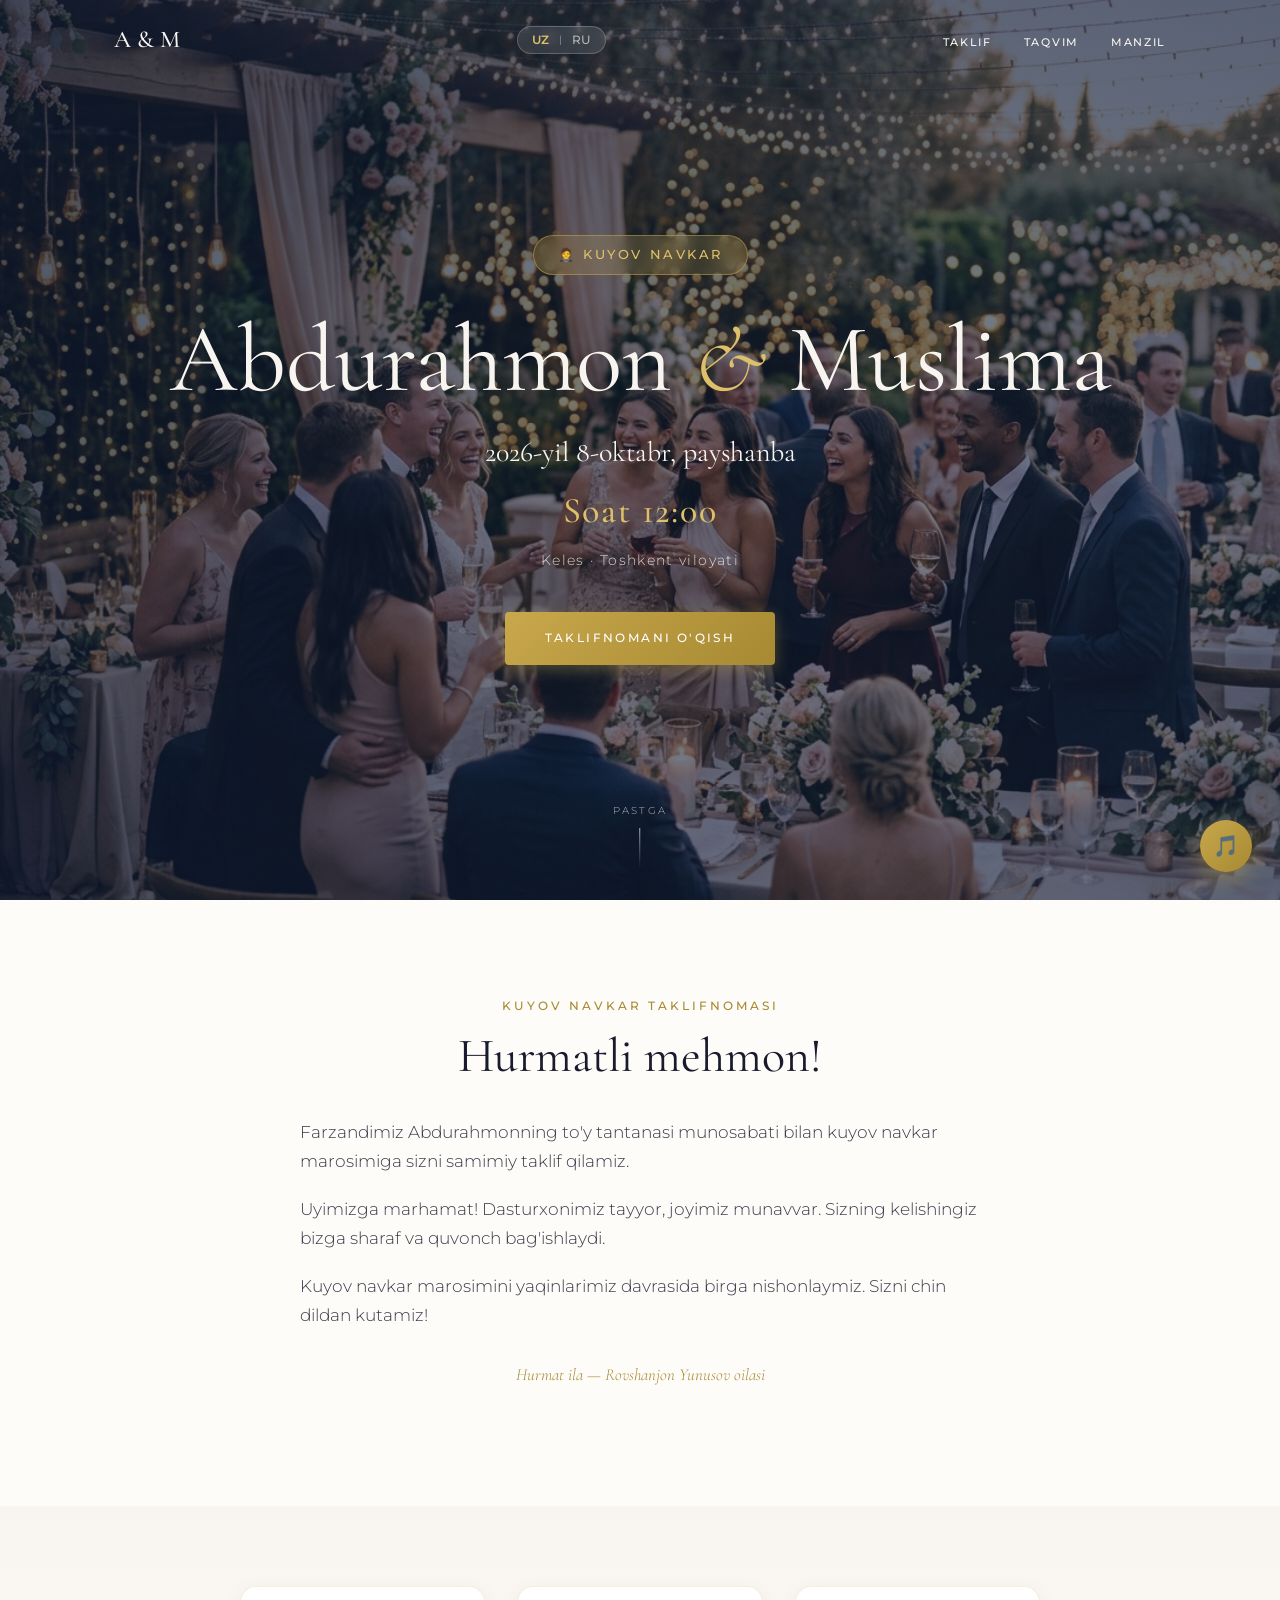
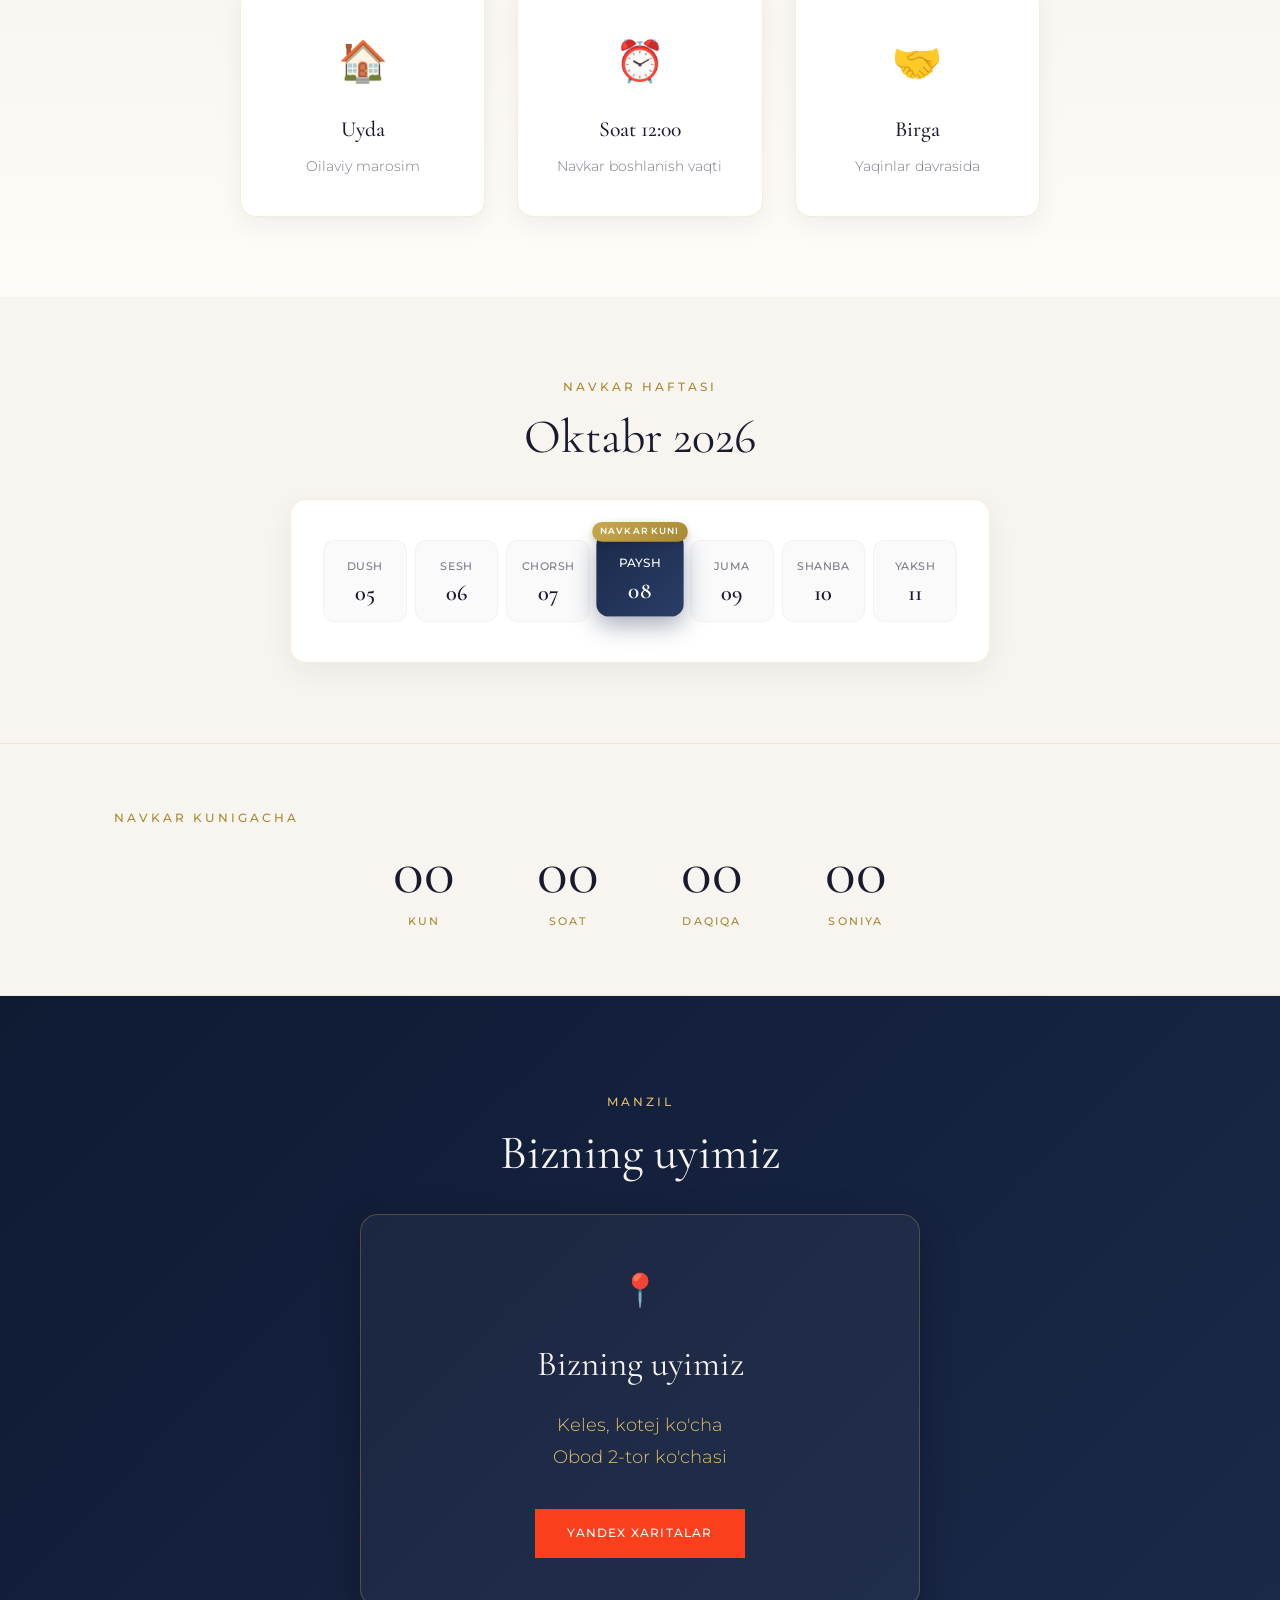
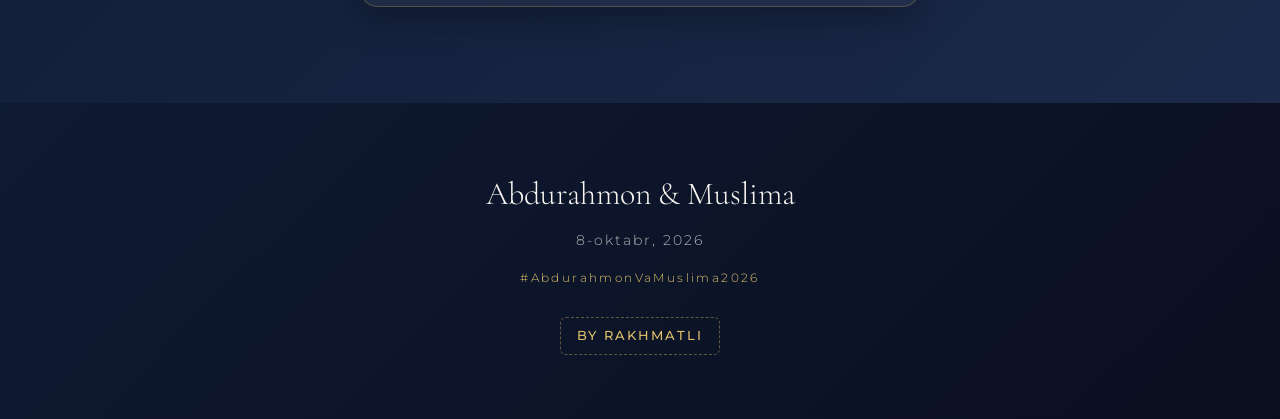
==== navkar.html @ 9328af9d "navkar added" ====
<!DOCTYPE html>
<html lang="uz">
<head>
  <meta charset="UTF-8">
  <meta name="viewport" content="width=device-width, initial-scale=1.0">
  <meta name="description" content="Kuyov navkar taklifnomasi — kuyov navkar marosimiga marhamat">
  <title data-i18n="pageTitle">Abdurahmon & Muslima — Kuyov navkar taklifnomasi</title>
  <link rel="preconnect" href="https://fonts.googleapis.com">
  <link rel="preconnect" href="https://fonts.gstatic.com" crossorigin>
  <link href="https://fonts.googleapis.com/css2?family=Cormorant+Garamond:ital,wght@0,400;0,500;0,600;1,400&family=Montserrat:wght@300;400;500;600&display=swap" rel="stylesheet">
  <link rel="stylesheet" href="css/navkar.css">
</head>
<body>

  <nav class="nav" id="nav">
    <div class="nav__backdrop" id="navBackdrop"></div>
    <div class="nav__inner">
      <a href="#hero" class="nav__logo">A & M</a>

      <div class="nav__right">
        <div class="lang-switch" id="langSwitch">
          <button type="button" class="lang-btn lang-btn--active" data-lang="uz">UZ</button>
          <span class="lang-divider">|</span>
          <button type="button" class="lang-btn" data-lang="ru">RU</button>
        </div>

        <button class="nav__toggle" id="navToggle" aria-label="Menyuni ochish" aria-expanded="false">
          <span></span>
          <span></span>
          <span></span>
        </button>
      </div>

      <ul class="nav__links" id="navLinks">
        <li><a href="#invitation" data-i18n="navTaklif">Taklif</a></li>
        <li><a href="#calendar" data-i18n="navTaqvim">Taqvim</a></li>
        <li><a href="#location" data-i18n="navManzil">Manzil</a></li>
      </ul>
    </div>
  </nav>

  <header class="hero" id="hero">
    <div class="hero__overlay"></div>
    <div class="hero__content">
      <p class="hero__badge" data-i18n="heroBadge">🤵 Kuyov navkar</p>
      <h1 class="hero__names">Abdurahmon <span class="hero__amp">&</span> Muslima</h1>
      <p class="hero__date" data-i18n="heroDate">2026-yil 8-oktabr, payshanba</p>
      <p class="hero__time" data-i18n="heroTime">Soat 12:00</p>
      <p class="hero__location" data-i18n="heroLocation">Keles · Toshkent viloyati</p>
      <a href="#invitation" class="btn btn--primary" data-i18n="heroBtn">Taklifnomani o'qish</a>
    </div>
    <div class="hero__scroll">
      <span data-i18n="heroScroll">Pastga</span>
      <div class="hero__scroll-line"></div>
    </div>
  </header>

  <section class="invitation" id="invitation">
    <div class="container">
      <div class="invitation__inner">
        <p class="section-label" data-i18n="invLabel">Kuyov navkar taklifnomasi</p>
        <h2 class="section-title" data-i18n="invTitle">Hurmatli mehmon!</h2>
        <div class="invitation__text">
          <p data-i18n="invP1">
            Farzandimiz Abdurahmonning to'y tantanasi munosabati bilan kuyov navkar marosimiga sizni samimiy taklif qilamiz.
          </p>
          <p data-i18n="invP2">
            Uyimizga marhamat! Dasturxonimiz tayyor, joyimiz munavvar. Sizning kelishingiz bizga sharaf va quvonch bag'ishlaydi.
          </p>
          <p data-i18n="invP3">
            Kuyov navkar marosimini yaqinlarimiz davrasida birga nishonlaymiz. Sizni chin dildan kutamiz!
          </p>
          <p class="invitation__closing" data-i18n="invClosing">
            Hurmat ila — Rovshanjon Yunusov oilasi
          </p>
        </div>
      </div>
    </div>
  </section>

  <section class="navkar-feature" id="navkar-feature">
    <div class="container">
      <div class="navkar-feature__grid">
        <div class="navkar-feature__card">
          <span class="navkar-feature__emoji">🏠</span>
          <h3 class="navkar-feature__title" data-i18n="featHome">Uyda</h3>
          <p class="navkar-feature__desc" data-i18n="featHomeDesc">Oilaviy marosim</p>
        </div>
        <div class="navkar-feature__card">
          <span class="navkar-feature__emoji">⏰</span>
          <h3 class="navkar-feature__title" data-i18n="featTime">Soat 12:00</h3>
          <p class="navkar-feature__desc" data-i18n="featTimeDesc">Navkar boshlanish vaqti</p>
        </div>
        <div class="navkar-feature__card">
          <span class="navkar-feature__emoji">🤝</span>
          <h3 class="navkar-feature__title" data-i18n="featTogether">Birga</h3>
          <p class="navkar-feature__desc" data-i18n="featTogetherDesc">Yaqinlar davrasida</p>
        </div>
      </div>
    </div>
  </section>

  <section class="calendar-section" id="calendar">
    <div class="container">
      <p class="section-label" data-i18n="calLabel">Navkar haftasi</p>
      <h2 class="section-title" data-i18n="calTitle">Oktabr 2026</h2>
      <div class="calendar-card">
        <div class="calendar-week">
          <div class="calendar-day">
            <span class="calendar-day__name" data-i18n="dayDush">Dush</span>
            <span class="calendar-day__number">05</span>
          </div>
          <div class="calendar-day">
            <span class="calendar-day__name" data-i18n="daySesh">Sesh</span>
            <span class="calendar-day__number">06</span>
          </div>
          <div class="calendar-day">
            <span class="calendar-day__name" data-i18n="dayChorsh">Chorsh</span>
            <span class="calendar-day__number">07</span>
          </div>
          <div class="calendar-day calendar-day--navkar">
            <span class="calendar-day__badge" data-i18n="calBadge">Navkar kuni</span>
            <span class="calendar-day__name" data-i18n="dayPaysh">Paysh</span>
            <span class="calendar-day__number">08</span>
          </div>
          <div class="calendar-day">
            <span class="calendar-day__name" data-i18n="dayJuma">Juma</span>
            <span class="calendar-day__number">09</span>
          </div>
          <div class="calendar-day">
            <span class="calendar-day__name" data-i18n="dayShanba">Shanba</span>
            <span class="calendar-day__number">10</span>
          </div>
          <div class="calendar-day">
            <span class="calendar-day__name" data-i18n="dayYaksh">Yaksh</span>
            <span class="calendar-day__number">11</span>
          </div>
        </div>
      </div>
    </div>
  </section>

  <section class="countdown" aria-label="Navkar kunigacha qolgan vaqt">
    <div class="container">
      <p class="section-label" data-i18n="countLabel">Navkar kunigacha</p>
      <div class="countdown__grid" id="countdown">
        <div class="countdown__item">
          <span class="countdown__number" id="days">00</span>
          <span class="countdown__label" data-i18n="days">Kun</span>
        </div>
        <div class="countdown__item">
          <span class="countdown__number" id="hours">00</span>
          <span class="countdown__label" data-i18n="hours">Soat</span>
        </div>
        <div class="countdown__item">
          <span class="countdown__number" id="minutes">00</span>
          <span class="countdown__label" data-i18n="minutes">Daqiqa</span>
        </div>
        <div class="countdown__item">
          <span class="countdown__number" id="seconds">00</span>
          <span class="countdown__label" data-i18n="seconds">Soniya</span>
        </div>
      </div>
    </div>
  </section>

  <section class="location-section" id="location">
    <div class="container">
      <p class="section-label section-label--light" data-i18n="locLabel">Manzil</p>
      <h2 class="section-title section-title--light" data-i18n="locTitle">Bizning uyimiz</h2>

      <div class="location-card">
        <div class="location-card__icon">📍</div>
        <h3 class="location-card__name" data-i18n="locName">Bizning uyimiz</h3>
        <p class="location-card__address" data-i18n-html="locAddress">
          Keles, kotej ko'cha<br>
          Obod 2-tor ko'chasi
        </p>

        <div class="location-card__buttons">
          <a
            href="https://yandex.uz/maps/-/CTxdJVzD"
            class="btn btn--map btn--yandex"
            target="_blank"
            rel="noopener noreferrer"
            data-i18n="btnYandex"
          >
            Yandex Xaritalar
          </a>
        </div>
      </div>
    </div>
  </section>

  <footer class="footer">
    <div class="container">
      <p class="footer__names">Abdurahmon & Muslima</p>
      <p class="footer__date" data-i18n="footerDate">8-oktabr, 2026</p>
      <p class="footer__tagline">#AbdurahmonVaMuslima2026</p>
      <p class="footer__credit">
        <a href="https://t.me/rakhmatli" target="_blank" rel="noopener noreferrer">By RAKHMATLI</a>
      </p>
    </div>
  </footer>

  <!-- Background Music Element (same as index.html) -->
  <audio id="bgMusic" src="audio/music.mp3" loop preload="auto"></audio>

  <!-- Floating Music Toggle Button -->
  <button class="music-toggle" id="musicToggle" aria-label="Musiqa" title="Musiqa">
    <span class="music-toggle__icon" id="musicIcon">🎵</span>
    <span class="music-toggle__waves" id="musicWaves">
      <span></span>
      <span></span>
      <span></span>
    </span>
  </button>

  <script src="js/navkar.js"></script>
</body>
</html>
---- css/navkar.css ----
/* ============================================
   Kuyov Navkar — Styles
   Regal navy & gold palette for the groom's celebration
   ============================================ */

:root {
  --color-cream: #f8f5f0;
  --color-gold: #c9a84c;
  --color-gold-light: #dfc06a;
  --color-gold-dark: #a68932;
  --color-navy: #1b2a4a;
  --color-navy-light: #2a3d66;
  --color-navy-deep: #0f1a33;
  --color-warm-white: #fefcf8;
  --color-charcoal: #1a1a2e;
  --color-text: #3a3a4a;
  --color-text-light: #7a7a8a;

  --font-serif: 'Cormorant Garamond', Georgia, serif;
  --font-sans: 'Montserrat', sans-serif;

  --transition: 0.3s ease;
  --shadow: 0 4px 24px rgba(27, 42, 74, 0.12);
}

*,
*::before,
*::after {
  box-sizing: border-box;
  margin: 0;
  padding: 0;
}

html {
  scroll-behavior: smooth;
}

body {
  font-family: var(--font-sans);
  font-weight: 300;
  font-size: 1rem;
  line-height: 1.7;
  color: var(--color-text);
  background-color: var(--color-cream);
}

img {
  max-width: 100%;
  display: block;
}

a {
  color: inherit;
  text-decoration: none;
}

.container {
  max-width: 1100px;
  margin: 0 auto;
  padding: 0 1.5rem;
}

/* Typography */
.section-label {
  font-family: var(--font-sans);
  font-size: 0.75rem;
  font-weight: 500;
  letter-spacing: 0.25em;
  text-transform: uppercase;
  color: var(--color-gold-dark);
  margin-bottom: 0.75rem;
}

.section-label--light {
  color: var(--color-gold-light);
}

.section-title {
  font-family: var(--font-serif);
  font-size: clamp(2rem, 5vw, 3rem);
  font-weight: 400;
  color: var(--color-charcoal);
  margin-bottom: 2rem;
  line-height: 1.2;
}

.section-title--light {
  color: var(--color-cream);
}

/* Buttons */
.btn {
  display: inline-block;
  font-family: var(--font-sans);
  font-size: 0.75rem;
  font-weight: 500;
  letter-spacing: 0.2em;
  text-transform: uppercase;
  padding: 1rem 2.5rem;
  border: none;
  cursor: pointer;
  transition: var(--transition);
}

.btn--primary {
  background: linear-gradient(135deg, var(--color-gold) 0%, var(--color-gold-dark) 100%);
  color: #ffffff;
  border-radius: 4px;
  box-shadow: 0 4px 16px rgba(201, 168, 76, 0.35);
}

.btn--primary:hover {
  background: linear-gradient(135deg, var(--color-gold-dark) 0%, #8a7228 100%);
  box-shadow: 0 6px 20px rgba(201, 168, 76, 0.5);
  transform: translateY(-1px);
}

/* Navigation */
.nav {
  position: fixed;
  top: 0;
  left: 0;
  right: 0;
  z-index: 100;
  padding: 1.25rem 0;
  transition: var(--transition);
}

.nav--scrolled {
  background-color: rgba(248, 245, 240, 0.95);
  backdrop-filter: blur(8px);
  box-shadow: var(--shadow);
  padding: 0.75rem 0;
}

.nav__inner {
  max-width: 1100px;
  margin: 0 auto;
  padding: 0 1.5rem;
  display: flex;
  align-items: center;
  justify-content: space-between;
}

.nav__logo {
  font-family: var(--font-serif);
  font-size: 1.5rem;
  font-weight: 500;
  color: var(--color-cream);
  transition: var(--transition);
}

.nav--scrolled .nav__logo {
  color: var(--color-charcoal);
}

.nav__right {
  display: flex;
  align-items: center;
  gap: 1.25rem;
}

.lang-switch {
  display: flex;
  align-items: center;
  gap: 0.35rem;
  font-size: 0.75rem;
  font-weight: 500;
  color: var(--color-cream);
  background: rgba(255, 255, 255, 0.12);
  padding: 0.25rem 0.65rem;
  border-radius: 20px;
  backdrop-filter: blur(6px);
  -webkit-backdrop-filter: blur(6px);
  border: 1px solid rgba(255, 255, 255, 0.2);
  transition: var(--transition);
}

.nav--scrolled .lang-switch {
  color: var(--color-charcoal);
  background: rgba(0, 0, 0, 0.05);
  border-color: rgba(0, 0, 0, 0.1);
}

.lang-btn {
  background: none;
  border: none;
  color: inherit;
  font-family: inherit;
  font-size: 0.72rem;
  font-weight: 500;
  cursor: pointer;
  opacity: 0.65;
  transition: var(--transition);
  padding: 2px 4px;
}

.lang-btn:hover {
  opacity: 1;
}

.lang-btn--active {
  opacity: 1;
  font-weight: 600;
  color: var(--color-gold-light) !important;
}

.nav--scrolled .lang-btn--active {
  color: var(--color-gold-dark) !important;
}

.lang-divider {
  opacity: 0.35;
  font-size: 0.65rem;
}

/* Floating Music Toggle */
.music-toggle {
  position: fixed;
  bottom: 1.75rem;
  right: 1.75rem;
  z-index: 90;
  width: 52px;
  height: 52px;
  border-radius: 50%;
  background: linear-gradient(135deg, var(--color-gold) 0%, var(--color-gold-dark) 100%);
  color: #ffffff;
  border: none;
  box-shadow: 0 8px 24px rgba(201, 168, 76, 0.45);
  cursor: pointer;
  display: flex;
  align-items: center;
  justify-content: center;
  transition: transform 0.3s ease, box-shadow 0.3s ease;
}

.music-toggle:hover {
  transform: scale(1.08);
  box-shadow: 0 12px 28px rgba(201, 168, 76, 0.55);
}

.music-toggle__icon {
  font-size: 1.3rem;
  transition: transform 0.3s ease;
}

.music-toggle__waves {
  display: none;
  align-items: flex-end;
  gap: 3px;
  height: 16px;
}

.music-toggle__waves span {
  display: block;
  width: 3px;
  height: 100%;
  background-color: #ffffff;
  border-radius: 2px;
  animation: equalizer 1.2s ease-in-out infinite alternate;
}

.music-toggle__waves span:nth-child(1) { animation-delay: 0s; }
.music-toggle__waves span:nth-child(2) { animation-delay: 0.2s; }
.music-toggle__waves span:nth-child(3) { animation-delay: 0.4s; }

@keyframes equalizer {
  0% { height: 4px; }
  100% { height: 16px; }
}

.music-toggle--playing .music-toggle__icon {
  display: none;
}

.music-toggle--playing .music-toggle__waves {
  display: flex;
}

.nav__links {
  display: flex;
  gap: 2rem;
  list-style: none;
}

.nav__links a {
  font-size: 0.7rem;
  font-weight: 500;
  letter-spacing: 0.15em;
  text-transform: uppercase;
  color: var(--color-cream);
  transition: var(--transition);
}

@media (min-width: 769px) {
  .nav--scrolled .nav__links a {
    color: var(--color-charcoal);
  }
}

.nav__links a:hover {
  color: var(--color-gold);
}

.nav__backdrop {
  position: fixed;
  inset: 0;
  background-color: rgba(0, 0, 0, 0.45);
  backdrop-filter: blur(4px);
  -webkit-backdrop-filter: blur(4px);
  z-index: 98;
  opacity: 0;
  visibility: hidden;
  transition: opacity 0.3s ease, visibility 0.3s ease;
}

.nav__backdrop--open {
  opacity: 1;
  visibility: visible;
}

.nav__toggle {
  display: none;
  flex-direction: column;
  gap: 5px;
  background: none;
  border: none;
  cursor: pointer;
  padding: 4px;
  z-index: 100;
}

.nav__toggle span {
  display: block;
  width: 24px;
  height: 2px;
  background-color: var(--color-cream);
  transition: var(--transition);
}

.nav--scrolled .nav__toggle span {
  background-color: var(--color-charcoal);
}

.nav__toggle--active span:nth-child(1) {
  transform: translateY(7px) rotate(45deg);
}

.nav__toggle--active span:nth-child(2) {
  opacity: 0;
}

.nav__toggle--active span:nth-child(3) {
  transform: translateY(-7px) rotate(-45deg);
}

/* Hero — Regal Navy & Gold */
.hero {
  position: relative;
  min-height: 100vh;
  display: flex;
  align-items: center;
  justify-content: center;
  text-align: center;
  background:
    linear-gradient(135deg, rgba(15, 26, 51, 0.65) 0%, rgba(27, 42, 74, 0.45) 100%),
    url('../images/navkar-bg.jpg') center / cover no-repeat;
}

.hero__overlay {
  position: absolute;
  inset: 0;
  background: radial-gradient(ellipse at center, transparent 0%, rgba(15, 26, 51, 0.35) 100%);
}

.hero__content {
  position: relative;
  z-index: 1;
  padding: 2rem;
  color: var(--color-cream);
}

.hero__badge {
  display: inline-block;
  font-size: 0.8rem;
  font-weight: 500;
  letter-spacing: 0.2em;
  text-transform: uppercase;
  background: rgba(201, 168, 76, 0.2);
  border: 1px solid rgba(201, 168, 76, 0.5);
  padding: 0.5rem 1.5rem;
  border-radius: 30px;
  margin-bottom: 2rem;
  backdrop-filter: blur(8px);
  -webkit-backdrop-filter: blur(8px);
  color: var(--color-gold-light);
}

.hero__names {
  font-family: var(--font-serif);
  font-size: clamp(3rem, 10vw, 6rem);
  font-weight: 400;
  line-height: 1.1;
  margin-bottom: 1rem;
}

.hero__amp {
  font-style: italic;
  font-weight: 300;
  color: var(--color-gold-light);
}

.hero__date {
  font-family: var(--font-serif);
  font-size: clamp(1.25rem, 3vw, 1.75rem);
  font-weight: 400;
  margin-bottom: 0.25rem;
}

.hero__time {
  font-family: var(--font-serif);
  font-size: clamp(1.5rem, 4vw, 2.25rem);
  font-weight: 500;
  color: var(--color-gold-light);
  margin-bottom: 0.5rem;
  letter-spacing: 0.05em;
}

.hero__location {
  font-size: 0.85rem;
  letter-spacing: 0.1em;
  opacity: 0.85;
  margin-bottom: 2.5rem;
}

.hero__scroll {
  position: absolute;
  bottom: 2rem;
  left: 50%;
  transform: translateX(-50%);
  display: flex;
  flex-direction: column;
  align-items: center;
  gap: 0.5rem;
  color: var(--color-cream);
  opacity: 0.7;
  font-size: 0.65rem;
  letter-spacing: 0.2em;
  text-transform: uppercase;
}

.hero__scroll-line {
  width: 1px;
  height: 40px;
  background: linear-gradient(to bottom, var(--color-cream), transparent);
  animation: scrollPulse 2s ease-in-out infinite;
}

@keyframes scrollPulse {
  0%, 100% { opacity: 0.3; transform: scaleY(0.8); }
  50% { opacity: 1; transform: scaleY(1); }
}

/* Navkar Feature Cards */
.navkar-feature {
  padding: 5rem 0;
  background: linear-gradient(180deg, var(--color-cream) 0%, var(--color-warm-white) 100%);
}

.navkar-feature__grid {
  display: grid;
  grid-template-columns: repeat(3, 1fr);
  gap: 2rem;
  max-width: 800px;
  margin: 0 auto;
}

.navkar-feature__card {
  text-align: center;
  padding: 2.5rem 1.5rem;
  background: #ffffff;
  border-radius: 16px;
  border: 1px solid rgba(201, 168, 76, 0.2);
  box-shadow: 0 8px 24px rgba(27, 42, 74, 0.06);
  transition: transform 0.3s ease, box-shadow 0.3s ease;
}

.navkar-feature__card:hover {
  transform: translateY(-6px);
  box-shadow: 0 16px 40px rgba(27, 42, 74, 0.12);
}

.navkar-feature__emoji {
  display: block;
  font-size: 2.5rem;
  margin-bottom: 1rem;
}

.navkar-feature__title {
  font-family: var(--font-serif);
  font-size: 1.35rem;
  font-weight: 500;
  color: var(--color-charcoal);
  margin-bottom: 0.5rem;
}

.navkar-feature__desc {
  font-size: 0.85rem;
  color: var(--color-text-light);
  line-height: 1.5;
}

/* Countdown */
.countdown {
  padding: 4rem 0;
  background-color: var(--color-cream);
  border-bottom: 1px solid rgba(201, 168, 76, 0.2);
}

.countdown__grid {
  display: flex;
  justify-content: center;
  gap: clamp(1.5rem, 5vw, 4rem);
  flex-wrap: wrap;
}

.countdown__item {
  text-align: center;
  min-width: 80px;
}

.countdown__number {
  display: block;
  font-family: var(--font-serif);
  font-size: clamp(2.5rem, 6vw, 4rem);
  font-weight: 400;
  color: var(--color-charcoal);
  line-height: 1;
}

.countdown__label {
  display: block;
  font-size: 0.7rem;
  font-weight: 500;
  letter-spacing: 0.2em;
  text-transform: uppercase;
  color: var(--color-gold-dark);
  margin-top: 0.5rem;
}

/* Invitation */
.invitation {
  padding: 6rem 0;
  background: var(--color-warm-white);
}

.invitation__inner {
  max-width: 680px;
  margin: 0 auto;
  text-align: center;
}

.invitation__text {
  text-align: left;
}

.invitation__text p {
  margin-bottom: 1.25rem;
  font-size: 1.05rem;
}

.invitation__closing {
  font-family: var(--font-serif);
  font-size: 1.35rem;
  font-style: italic;
  color: var(--color-gold-dark);
  margin-top: 2rem;
  text-align: center;
}

/* Calendar Section */
.calendar-section {
  padding: 5rem 0;
  background-color: var(--color-cream);
  text-align: center;
  border-bottom: 1px solid rgba(201, 168, 76, 0.2);
}

.calendar-card {
  max-width: 700px;
  margin: 0 auto;
  background: #ffffff;
  padding: 2.5rem 2rem;
  border-radius: 16px;
  box-shadow: 0 10px 30px rgba(27, 42, 74, 0.06);
  border: 1px solid rgba(201, 168, 76, 0.2);
}

.calendar-week {
  display: grid;
  grid-template-columns: repeat(7, 1fr);
  gap: 0.5rem;
  align-items: center;
}

.calendar-day {
  display: flex;
  flex-direction: column;
  align-items: center;
  justify-content: center;
  padding: 1rem 0.25rem;
  border-radius: 12px;
  background-color: #fafafa;
  border: 1px solid rgba(0, 0, 0, 0.03);
  transition: var(--transition);
}

.calendar-day__name {
  font-size: 0.7rem;
  font-weight: 500;
  color: var(--color-text-light);
  text-transform: uppercase;
  letter-spacing: 0.05em;
  margin-bottom: 0.4rem;
}

.calendar-day__number {
  font-family: var(--font-serif);
  font-size: 1.4rem;
  font-weight: 600;
  color: var(--color-charcoal);
  line-height: 1;
}

.calendar-day--navkar {
  background: linear-gradient(135deg, var(--color-navy) 0%, var(--color-navy-light) 100%);
  color: #ffffff;
  box-shadow: 0 8px 24px rgba(27, 42, 74, 0.4);
  transform: translateY(-6px) scale(1.04);
  border: none;
  position: relative;
  padding: 1.25rem 0.25rem 0.85rem 0.25rem;
}

.calendar-day--navkar .calendar-day__name,
.calendar-day--navkar .calendar-day__number {
  color: #ffffff;
}

.calendar-day__badge {
  position: absolute;
  top: -10px;
  background: linear-gradient(135deg, var(--color-gold) 0%, var(--color-gold-dark) 100%);
  color: #ffffff;
  font-size: 0.55rem;
  font-weight: 600;
  letter-spacing: 0.08em;
  text-transform: uppercase;
  padding: 2px 8px;
  border-radius: 10px;
  white-space: nowrap;
  box-shadow: 0 2px 6px rgba(0, 0, 0, 0.15);
}

/* Location Section */
.location-section {
  padding: 6rem 0;
  background: linear-gradient(135deg, var(--color-navy-deep) 0%, var(--color-navy) 100%);
  text-align: center;
}

.location-card {
  max-width: 560px;
  margin: 0 auto;
  padding: 3rem 2rem;
  background: rgba(255, 255, 255, 0.04);
  border: 1px solid rgba(201, 168, 76, 0.3);
  border-radius: 18px;
  box-shadow: 0 12px 36px rgba(0, 0, 0, 0.3);
  transition: var(--transition);
}

.location-card:hover {
  border-color: var(--color-gold);
  transform: translateY(-4px);
}

.location-card__icon {
  font-size: 2rem;
  margin-bottom: 1rem;
}

.location-card__name {
  font-family: var(--font-serif);
  font-size: 2.2rem;
  font-weight: 400;
  color: var(--color-cream);
  margin-bottom: 1rem;
}

.location-card__address {
  font-size: 1.1rem;
  color: var(--color-gold-light);
  line-height: 1.8;
  margin-bottom: 2.25rem;
}

.location-card__buttons {
  display: flex;
  justify-content: center;
  gap: 1.25rem;
  flex-wrap: wrap;
}

.btn--map {
  letter-spacing: 0.1em;
  padding: 0.9rem 2rem;
}

.btn--yandex {
  background-color: #fc3f1d;
  color: #fff;
}

.btn--yandex:hover {
  background-color: #e03518;
}

.btn--google {
  background-color: #fff;
  color: var(--color-charcoal);
}

.btn--google:hover {
  background-color: var(--color-gold-light);
}

/* Footer */
.footer {
  padding: 4rem 0;
  text-align: center;
  background: linear-gradient(135deg, var(--color-navy-deep) 0%, #0a0f1f 100%);
  color: var(--color-cream);
}

.footer__names {
  font-family: var(--font-serif);
  font-size: 2rem;
  margin-bottom: 0.5rem;
}

.footer__date {
  font-size: 0.85rem;
  letter-spacing: 0.15em;
  opacity: 0.7;
  margin-bottom: 1rem;
}

.footer__tagline {
  font-size: 0.75rem;
  letter-spacing: 0.2em;
  color: var(--color-gold-light);
}

.footer__credit {
  margin-top: 1.75rem;
  font-size: 0.8rem;
  letter-spacing: 0.15em;
  text-transform: uppercase;
}

.footer__credit a {
  color: var(--color-gold-light);
  font-weight: 500;
  padding: 0.45rem 1rem;
  border: 1px dashed rgba(223, 192, 106, 0.4);
  border-radius: 6px;
  display: inline-block;
  transition: var(--transition);
}

.footer__credit a:hover {
  color: #ffffff;
  border-color: var(--color-gold);
  background-color: rgba(201, 168, 76, 0.15);
  transform: translateY(-2px);
}

/* Animations */
.fade-in {
  opacity: 0;
  transform: translateY(24px);
  transition: opacity 0.8s ease, transform 0.8s ease;
}

.fade-in.visible {
  opacity: 1;
  transform: translateY(0);
}

/* Responsive */
@media (max-width: 768px) {
  .nav__toggle {
    display: flex;
  }

  .nav__links {
    position: fixed;
    top: 4.25rem;
    right: 1.25rem;
    width: clamp(200px, 60vw, 240px);
    max-height: calc(100vh - 6rem);
    height: auto;
    flex-direction: column;
    justify-content: flex-start;
    align-items: stretch;
    gap: 0;
    padding: 0.6rem;
    background: linear-gradient(145deg, var(--color-navy-deep) 0%, var(--color-navy) 100%);
    border: 1px solid rgba(201, 168, 76, 0.35);
    border-radius: 14px;
    box-shadow: 0 12px 36px rgba(0, 0, 0, 0.45);
    z-index: 99;
    opacity: 0;
    visibility: hidden;
    transform: translateY(-10px) scale(0.95);
    transition: opacity 0.25s ease, transform 0.25s ease, visibility 0.25s ease;
  }

  .nav__links--open {
    opacity: 1;
    visibility: visible;
    transform: translateY(0) scale(1);
    right: 1.25rem;
  }

  .nav__links li {
    width: 100%;
    border-bottom: 1px solid rgba(255, 255, 255, 0.08);
  }

  .nav__links li:last-child {
    border-bottom: none;
  }

  .nav__links a,
  .nav--scrolled .nav__links a {
    display: block;
    padding: 0.85rem 1rem;
    color: #ffffff !important;
    font-size: 0.85rem;
    font-weight: 500;
    letter-spacing: 0.12em;
    text-align: center;
    border-radius: 8px;
    transition: background-color 0.2s ease, color 0.2s ease;
  }

  .nav__links a:hover,
  .nav--scrolled .nav__links a:hover {
    color: var(--color-gold-light) !important;
    background-color: rgba(255, 255, 255, 0.06);
  }

  .location-card__buttons {
    flex-direction: column;
    align-items: center;
  }

  .btn--map {
    width: 100%;
    max-width: 280px;
  }

  .navkar-feature__grid {
    grid-template-columns: 1fr;
    max-width: 320px;
  }
}

@media (max-width: 480px) {
  .countdown__grid {
    gap: 1rem;
  }

  .calendar-card {
    padding: 1.5rem 0.75rem;
  }

  .calendar-week {
    gap: 0.25rem;
  }

  .calendar-day {
    padding: 0.75rem 0.15rem;
  }

  .calendar-day__name {
    font-size: 0.6rem;
  }

  .calendar-day__number {
    font-size: 1.15rem;
  }

  .calendar-day__badge {
    font-size: 0.48rem;
    padding: 1px 5px;
    top: -9px;
  }
}
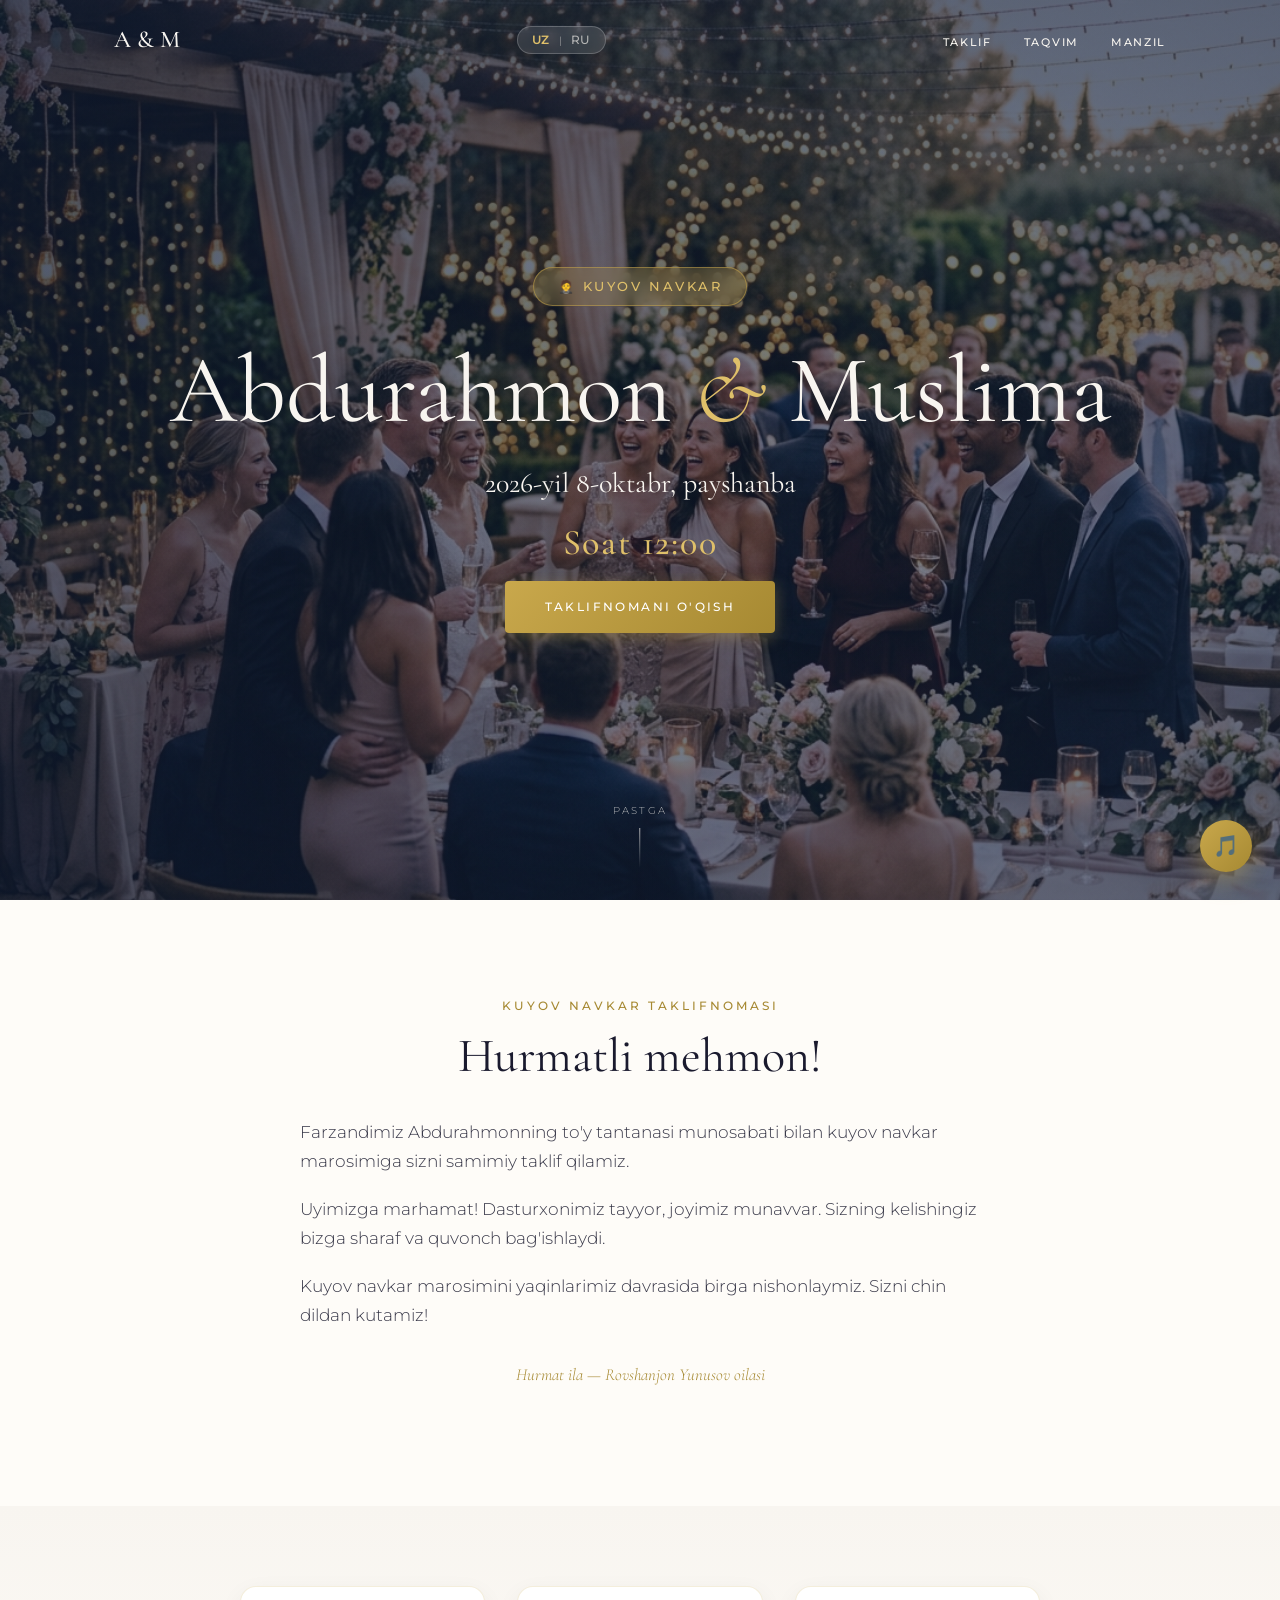
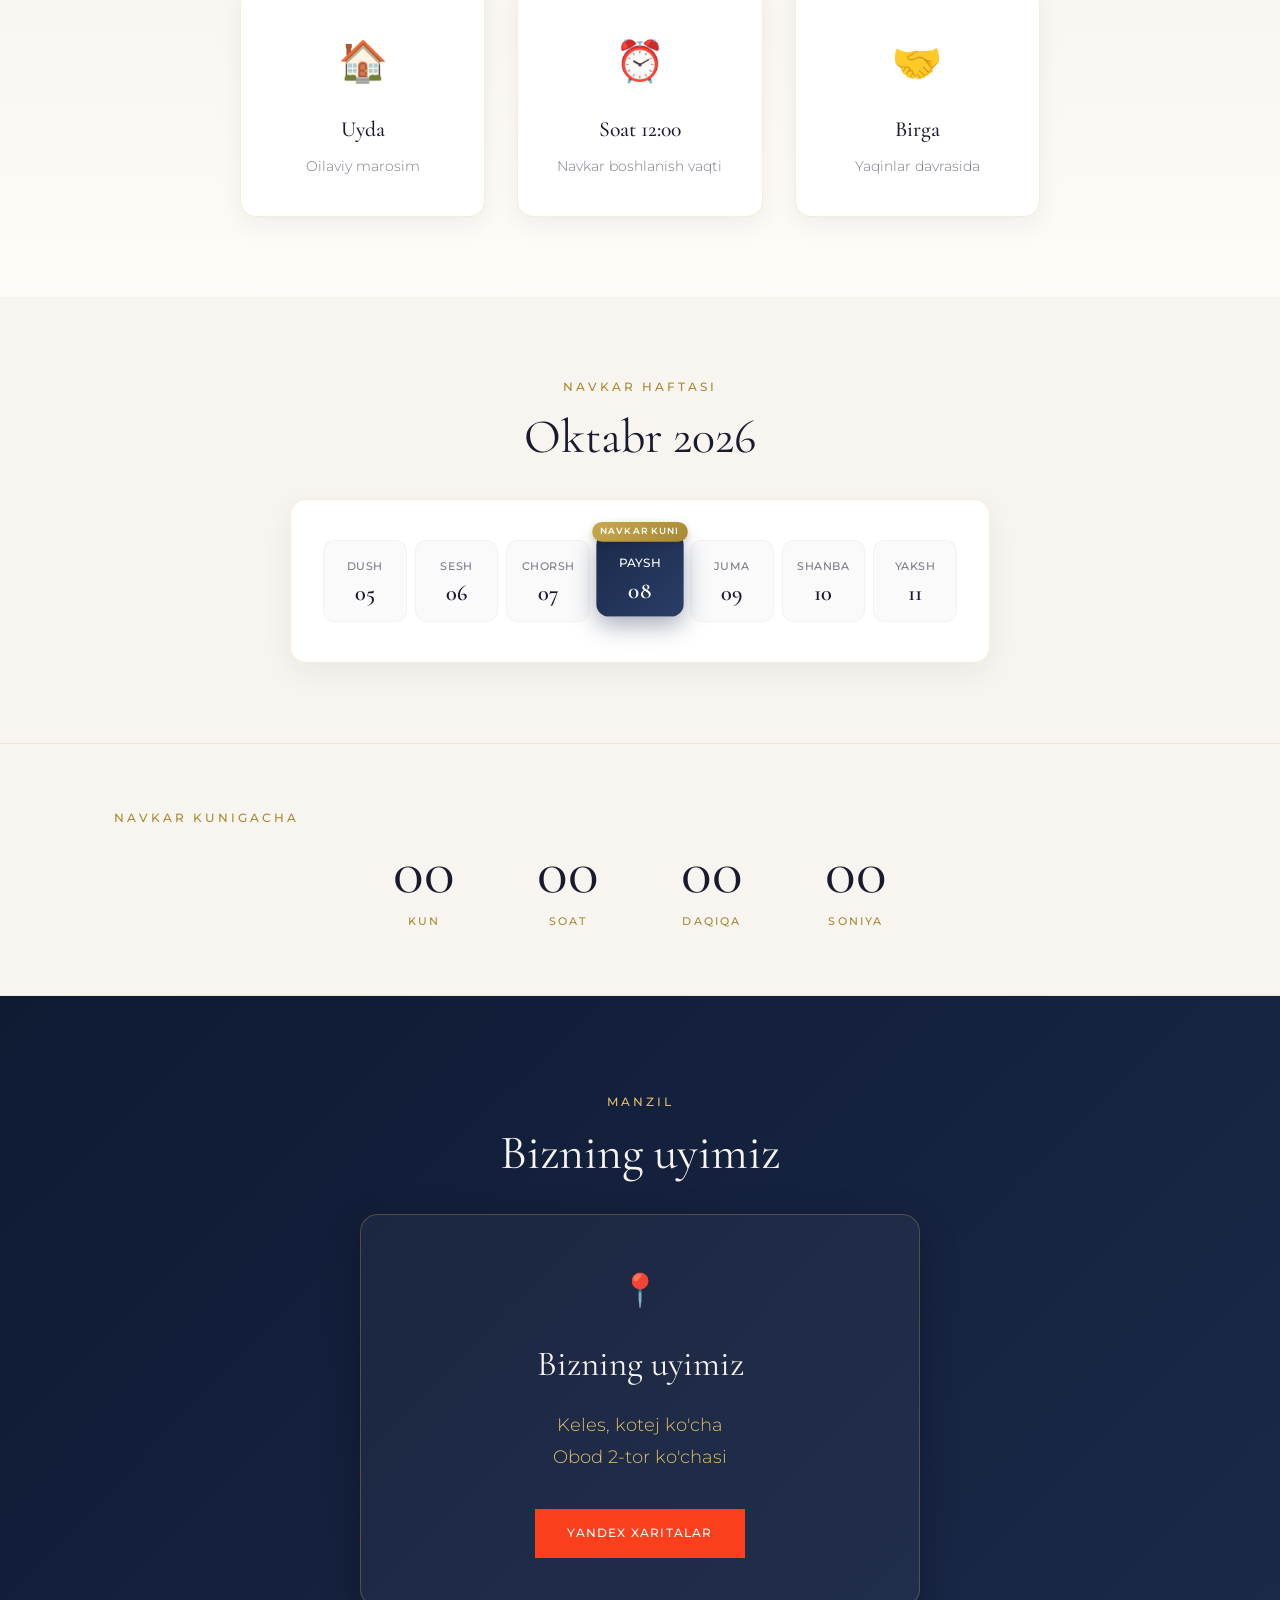
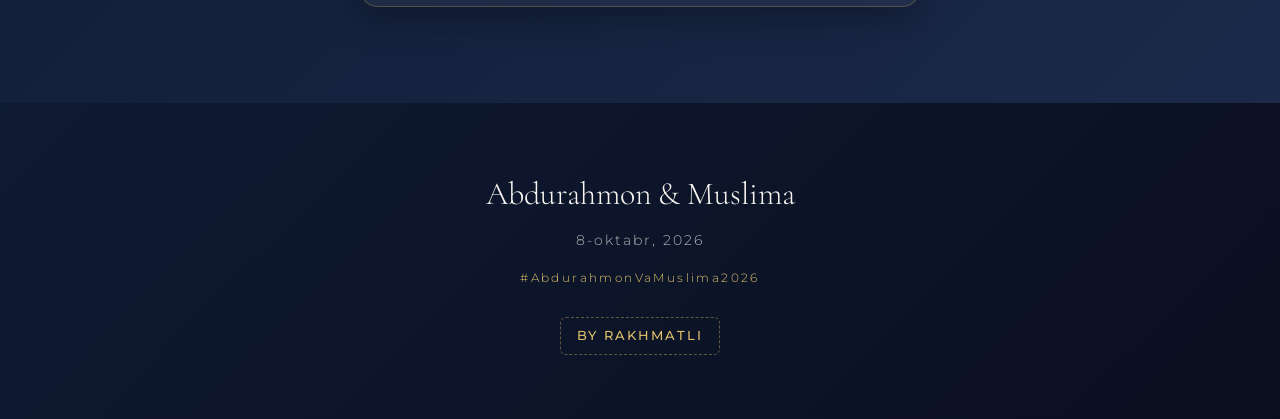
==== commit 08ce512d: "fixed" ====
--- a/navkar.html
+++ b/navkar.html
@@ -46,7 +46,6 @@
       <h1 class="hero__names">Abdurahmon <span class="hero__amp">&</span> Muslima</h1>
       <p class="hero__date" data-i18n="heroDate">2026-yil 8-oktabr, payshanba</p>
       <p class="hero__time" data-i18n="heroTime">Soat 12:00</p>
-      <p class="hero__location" data-i18n="heroLocation">Keles · Toshkent viloyati</p>
       <a href="#invitation" class="btn btn--primary" data-i18n="heroBtn">Taklifnomani o'qish</a>
     </div>
     <div class="hero__scroll">
